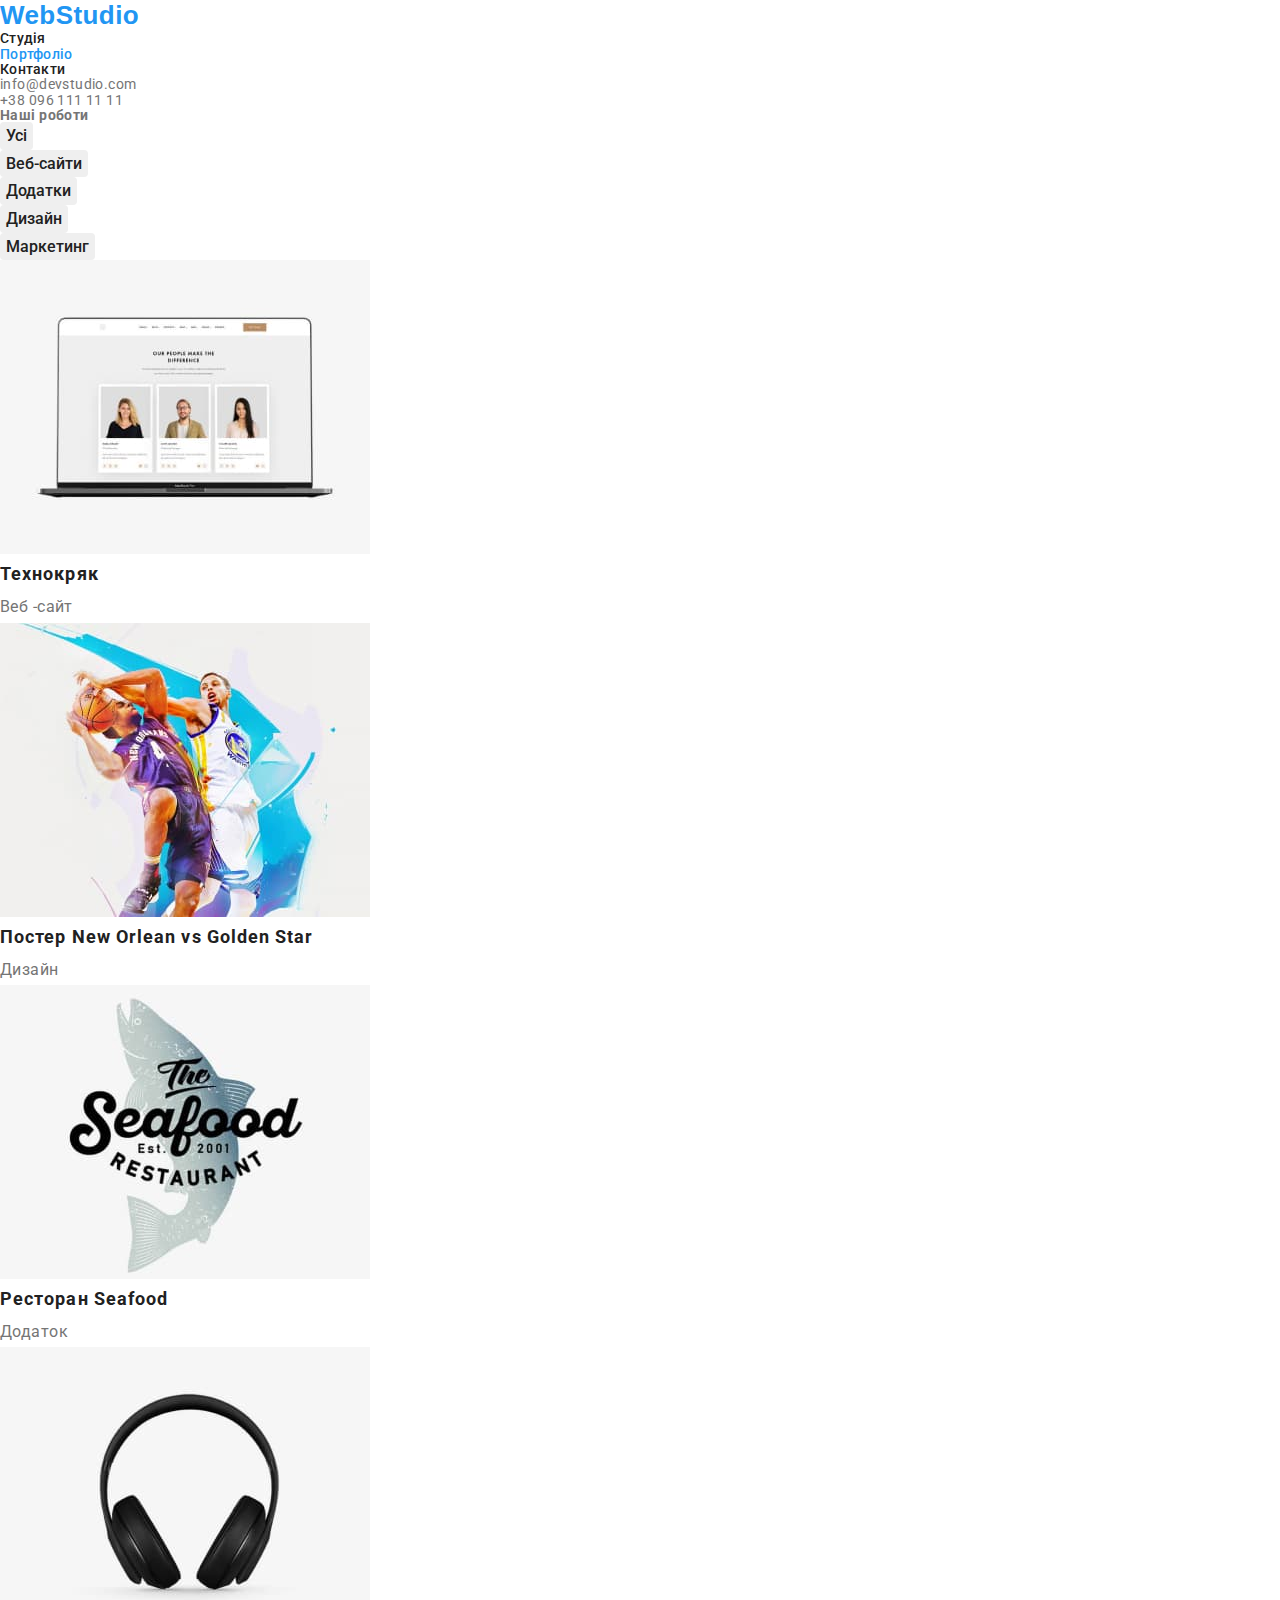
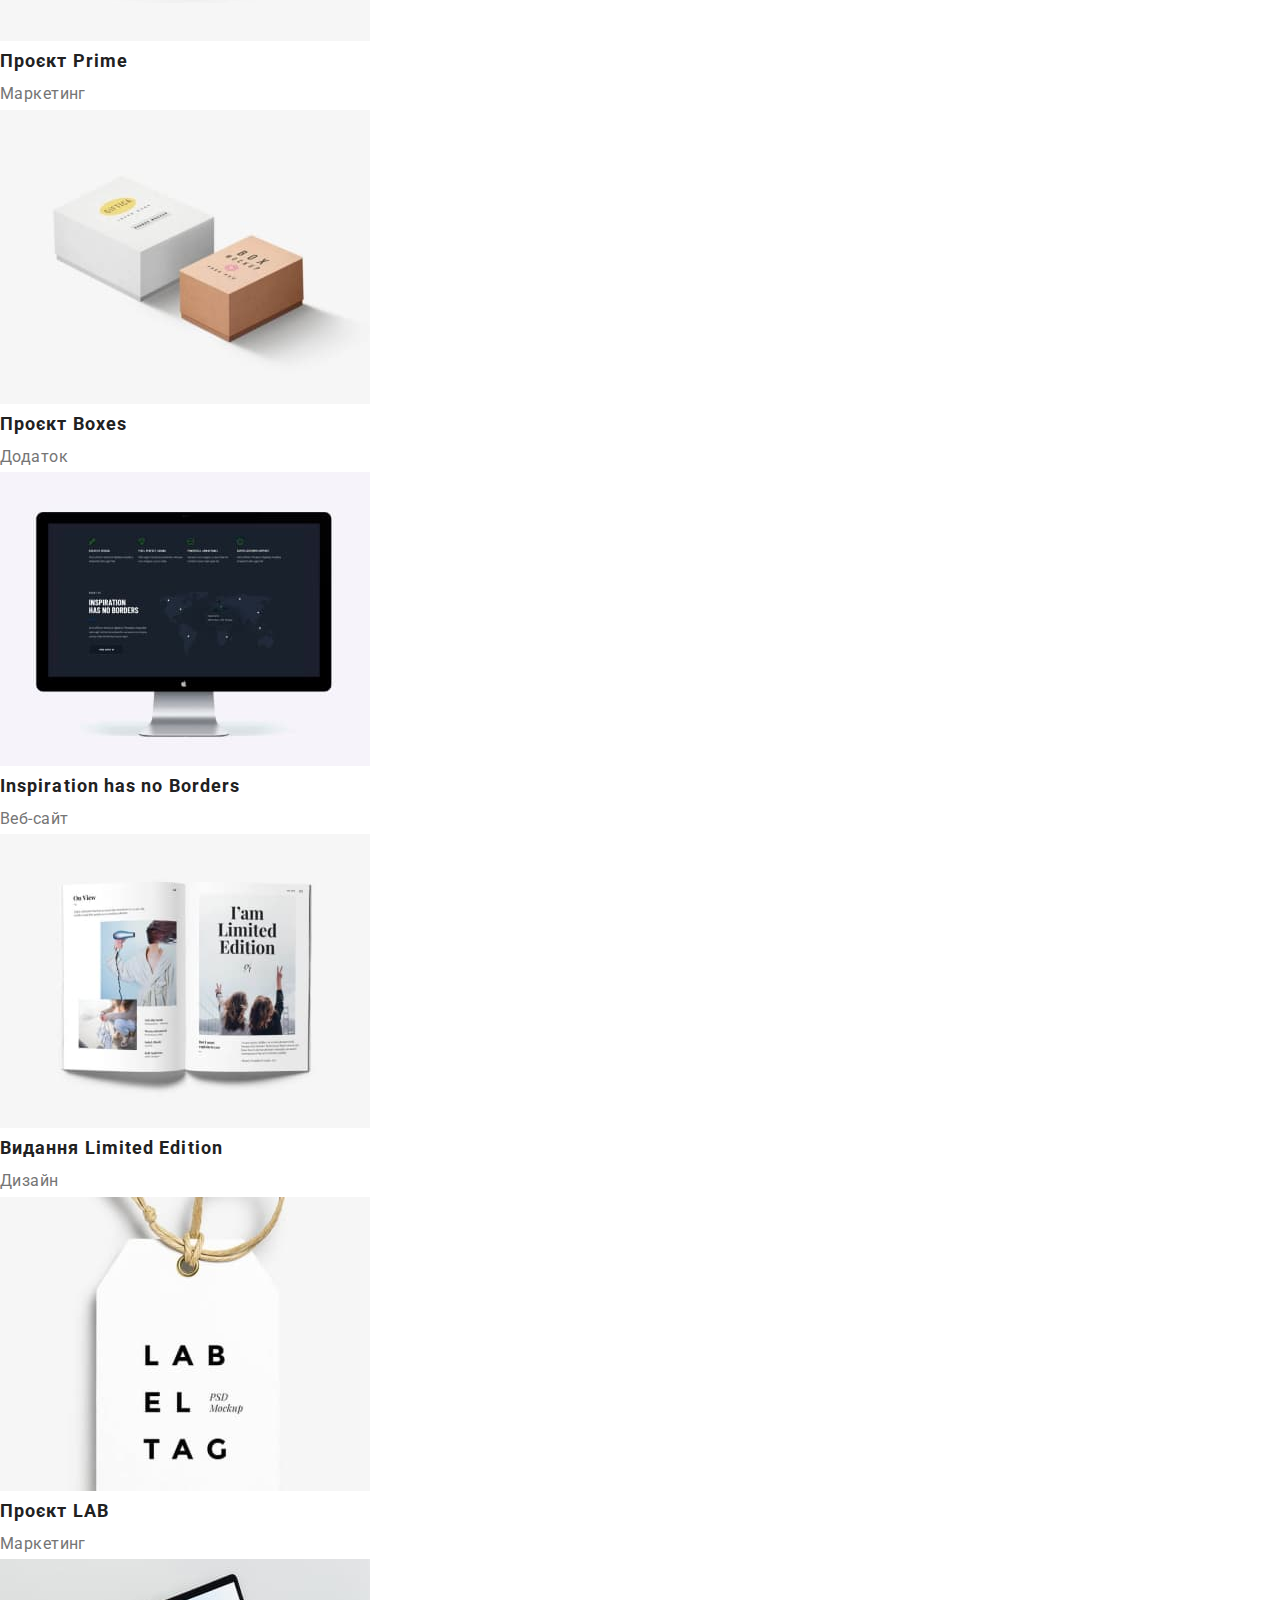
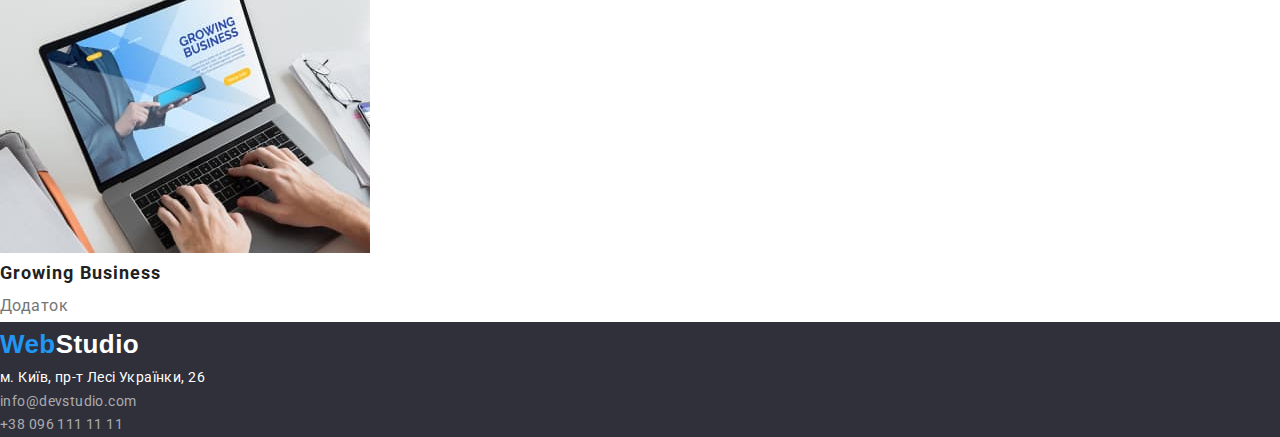
==== portfolio.html @ 82892162 "test" ====
<!DOCTYPE html>
<html lang="uk">
  <head>
    <meta charset="UTF-8" />
    <meta http-equiv="X-UA-Compatible" content="IE=edge" />
    <meta name="viewport" content="width=device-width, initial-scale=1.0" />
    <title>Portfolio</title>
    <link
      href="https://fonts.googleapis.com/css2?family=Raleway:wght@700&family=Roboto:wght@400;500;700;900&display=swap"
      rel="stylesheet"
    />
    <link rel="stylesheet" href="css/reset.css" />
    <link rel="stylesheet" href="css/general.css" />
    <link rel="stylesheet" href="css/style.css" />
  </head>
  <body>
    <header class="header">
      <a class="header-logo" href="./index.html">
        <span class="logo">Web</span>Studio
      </a>

      <nav class="nav">
        <ul class="nav-item">
          <li class="nav-items">
            <a class="nav-link" href="./index.html">Студія</a>
          </li>
          <li class="nav-items">
            <a class="nav-link current" href="./portfolio.html">Портфоліо</a>
          </li>
          <li class="nav-items">
            <a class="nav-link" href="">Контакти</a>
          </li>
        </ul>
      </nav>
      <ul class="contact">
        <li class="nav-items">
          <a class="nav-email" href="mailto:info@devstudio.com"
            >info@devstudio.com</a
          >
        </li>
        <li class="nav-items">
          <a class="nav-tel" href="tel:+380961111111">+38 096 111 11 11</a>
        </li>
      </ul>
    </header>

    <main>
      <h1>Наші роботи</h1>
      <section class="portfolio">
        <ul class="portfolio-item">
          <li class="portfolio-items">
            <button class="btn" type="button">Усі</button>
          </li>

          <li class="portfolio-items">
            <button class="btn" type="button">Веб-сайти</button>
          </li>

          <li class="portfolio-items">
            <button class="btn" type="button">Додатки</button>
          </li>

          <li class="portfolio-items">
            <button class="btn" type="button">Дизайн</button>
          </li>

          <li class="portfolio-items">
            <button class="btn" type="button">Маркетинг</button>
          </li>
        </ul>

        <ul class="work-item">
          <li class="work-items">
            <a class="work-link" href="">
              <img
                class="work-img"
                src="./images/technokrayk.jpg"
                alt="зображення співробітників фірми технокряку"
                width="370"
                height="294"
              />
              <h2 class="work-title">Технокряк</h2>
              <p class="work-text">Веб -сайт</p>
            </a>
          </li>

          <li class="work-items">
            <a class="work-link" href="">
              <img
                class="work-img"
                src="./images/poster.jpg"
                alt="зображення гравців баскетбольної команди"
                width="370"
                height="294"
              />
              <h2 class="work-title">Постер New Orlean vs Golden Star</h2>
              <p class="work-text">Дизайн</p>
            </a>
          </li>

          <li class="work-items">
            <a class="work-link" href="">
              <img
                class="work-img"
                src="./images/restron.jpg"
                alt="зображення логотипу ресторану Seafood"
                width="370"
                height="294"
              />
              <h2 class="work-title">Ресторан Seafood</h2>
              <p class="work-text">Додаток</p>
            </a>
          </li>

          <li class="work-items">
            <a class="work-link" href="">
              <img
                class="work-img"
                src="./images/headphones.jpg"
                alt="зображення навушника"
                width="370"
                height="294"
              />
              <h2 class="work-title">Проєкт Prime</h2>
              <p class="work-text">Маркетинг</p>
            </a>
          </li>

          <li class="work-items">
            <a class="work-link" href="">
              <img
                class="work-img"
                src="./images/boxes.jpg"
                alt="схематичне зображення проєкту Boxes"
                width="370"
                height="294"
              />
              <h2 class="work-title">Проєкт Boxes</h2>
              <p class="work-text">Додаток</p>
            </a>
          </li>

          <li class="work-items">
            <a class="work-link" href="">
              <img
                class="work-img"
                src="./images/notebook.jpg"
                alt="зображення веб-сайту Inspiration has no Borders на моніторі"
                width="370"
                height="294"
              />
              <h2 class="work-title">Inspiration has no Borders</h2>
              <p class="work-text">Веб-сайт</p>
            </a>
          </li>

          <li class="work-items">
            <a class="work-link" href="">
              <img
                class="work-img"
                src="./images/book.jpg"
                alt="зображення видання Limited Edition"
                width="370"
                height="294"
              />
              <h2 class="work-title">Видання Limited Edition</h2>
              <p class="work-text">Дизайн</p>
            </a>
          </li>

          <li class="work-items">
            <a class="work-link" href="">
              <img
                class="work-img"
                src="./images/lab.jpg"
                alt="зображення на дощечкі надпису проекту Lab"
                width="370"
                height="294"
              />
              <h2 class="work-title">Проєкт LAB</h2>
              <p class="work-text">Маркетинг</p>
            </a>
          </li>

          <li class="work-items">
            <a class="work-link" href="">
              <img
                class="work-img"
                src="./images/notebook-business.jpg"
                alt="зображення додатку Growing Business на моніторі ноутбука"
                width="370"
                height="294"
              />
              <h2 class="work-title">Growing Business</h2>
              <p class="work-text">Додаток</p>
            </a>
          </li>
        </ul>
      </section>
    </main>
    <footer class="footer">
      <a class="footer-logo header-logo" href="./index.html">
        <span class="logo">Web</span>Studio</a
      >
      <address>
        <p class="footer-address">м. Київ, пр-т Лесі Українки, 26</p>
        <ul class="contact">
          <li class="footer-contact">
            <a class="footer-link" href="mailto:info@devstudio.com"
              >info@devstudio.com</a
            >
          </li>
          <li class="footer-contact">
            <a class="footer-link" href="tel:+380961111111"
              >+38 096 111 11 11</a
            >
          </li>
        </ul>
      </address>
    </footer>
  </body>
</html>
---- css/general.css ----
:root {

  --primary-text-color: #757575;
  --title-text-color: #212121;
  --accent-color: #2196F3;
  --white-color: #ffffff;
  --black-color: #000000;
  --background-semi-dark: #f5f4fa;
  --background-dark-color: #2f303a;
}

body {
  font-family: Roboto, sans-serif;
  font-size: 14px;
  letter-spacing: 0.03em;
  color: var(--primary-text-color);
  background-color: var(--white-color);
    /* line-height: 1.7; */
    /* font-style: normal; */
  /* font-weight: 400; */
}

.btn {
  font-family: inherit;
  font-weight: 500;
  font-size: 16px;
  line-height: 1.6;
  color: var(--title-text-color);
  border: none;
  border-radius: 4px;
  cursor: pointer;
}

.btn:hover,
.btn:focus {
  color: #ffffff;
  background-color: var(--accent-color);
}
---- css/style.css ----
.header {
  background-color: var(--white-color);
}

.header-logo {
  font-family: 'Releway', sans-serif;
  font-weight: 700;
  font-size: 26px;
  line-height: 1.2;
  color: var(--black-color);
}

.logo {
  color: var(--accent-color);
}

.nav-item {
  letter-spacing: 0.02em;
  font-weight: 500;
}

.nav-items .current {
  color: var(--accent-color);
}

.nav-link {
  line-height: 1.1;
  color: var(--title-text-color);
}

.nav-email,
.nav-tel {
  color: var(--primary-text-color);
  line-height: 1.1;
}

a:hover,
a:focus {
  color: var(--accent-color);
}

.title {
  font-weight: 900;
  font-size: 44px;
  line-height: 1.4;
  letter-spacing: 0.06em;
  color: var(--white-color);
  text-transform: uppercase;
}

.subtitle {
  color: var(--title-text-color);
  font-weight: 700;
}

.section-title {
  font-size: 36px;
  line-height: 1.2;
  text-align: center;
}

.solutions {
  background-color: var(--background-dark-color);
  text-align: center;
}

.solutions-btn {
  font-weight: 700;
  letter-spacing: 0.06em;
  line-height: 1.9;
  background-color: var(--accent-color);
  color: var(--white-color);
}

.characteristic-subtitle {
  line-height: 1.1;
  text-transform: uppercase;
}
.characteristic-text {
  line-height: 1.7;
}

.team {
  background-color: var(--background-semi-dark);
}

.team-subtitle {
  font-weight: 500;
  font-size: 16px;
  line-height: 1.2;
}

.team-text {
  font-size: 16px;
  line-height: 1.2;
}

.footer {
  background-color: var(--background-dark-color);
}

address {
  font-style: normal;
}

.footer-logo,
.footer-address {
  color: var(--white-color);
  line-height: 1.7;
}

.footer-link {
  color: rgba(255, 255, 255, 0.6);
  line-height: 1.7;
}

/* стили для страницы портфолио */
.work-text {
  font-size: 16px;
  line-height: 1.9;
  color: var(--primary-text-color);
}

.work-title {
  font-weight: 700;
  font-size: 18px;
  line-height: 2;
  letter-spacing: 0.06em;
  color: var(--title-text-color);
}
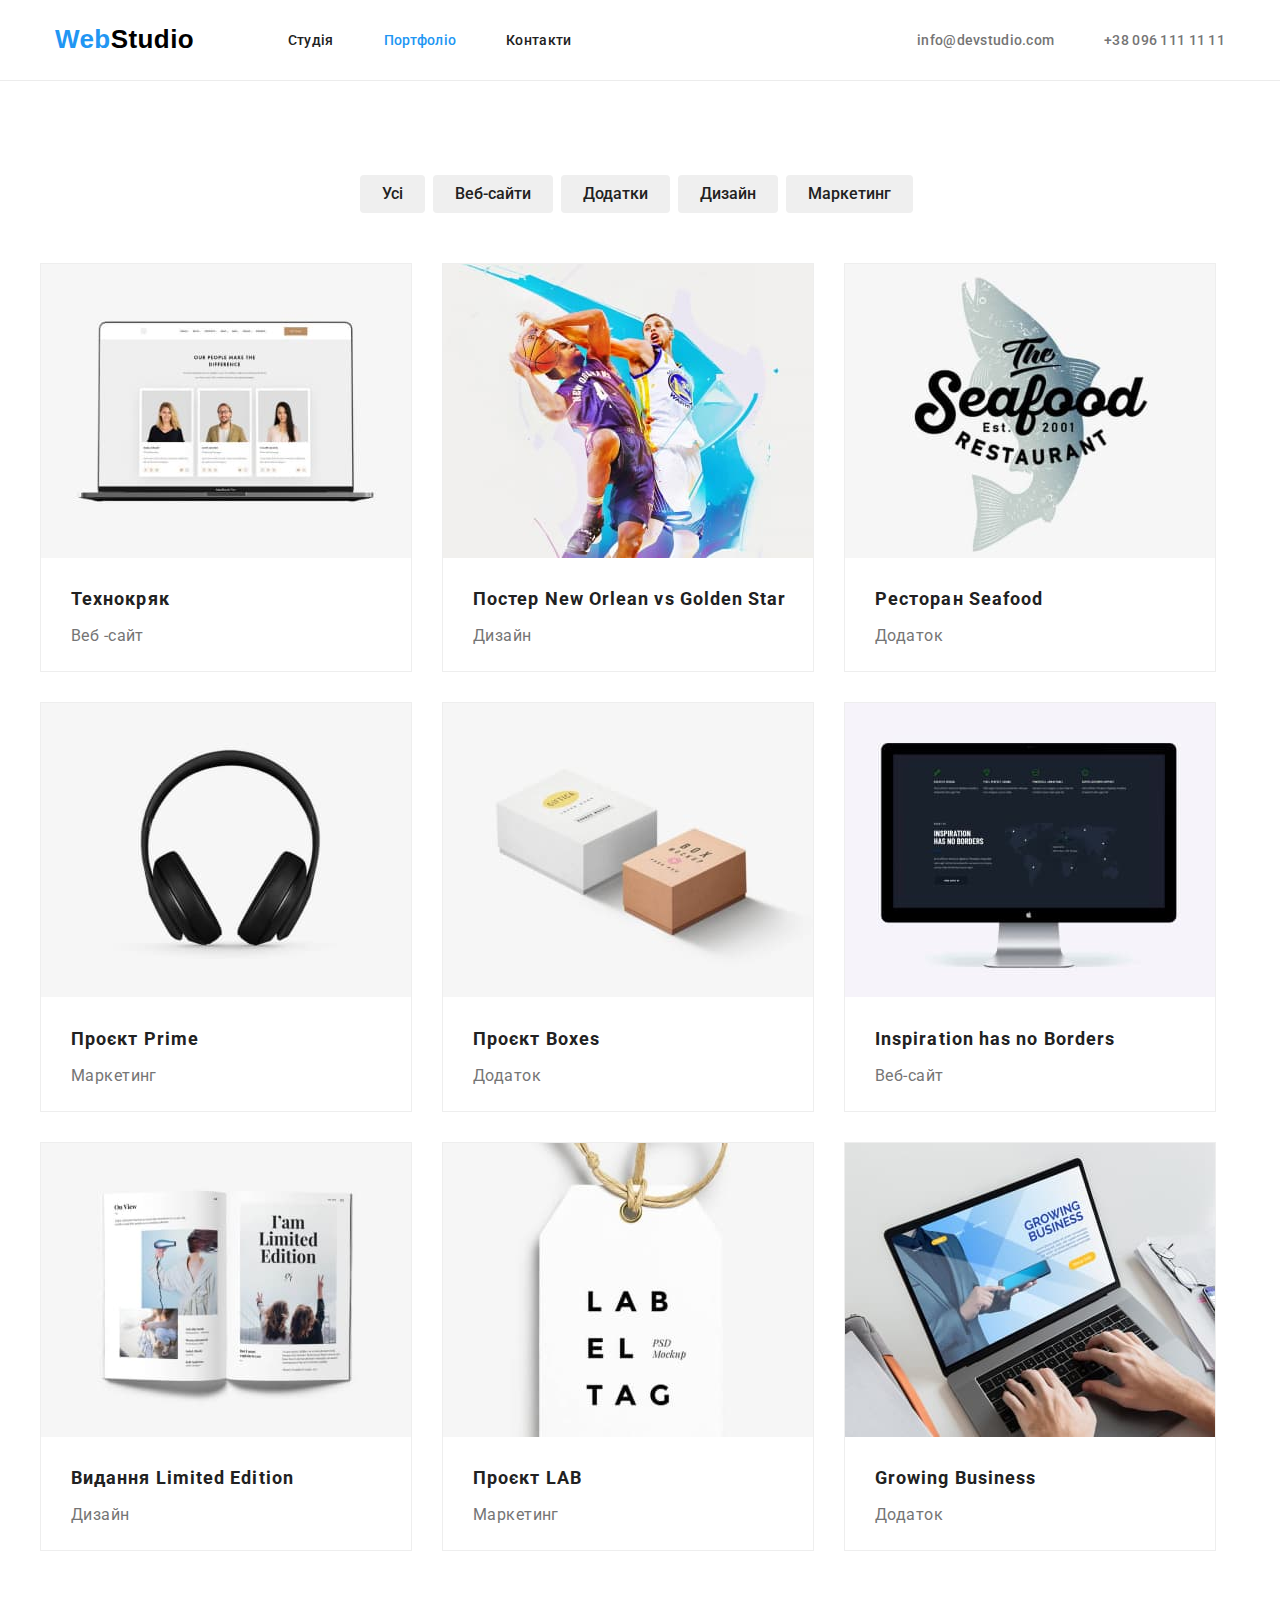
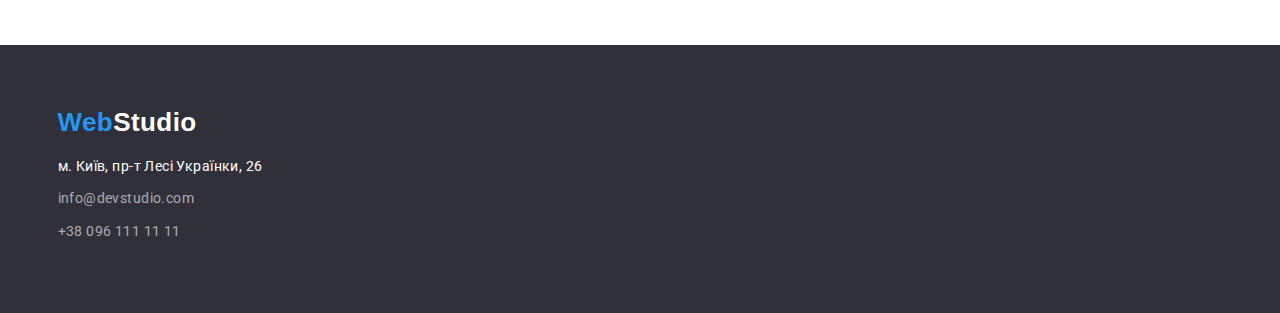
==== commit 3ff224e1: "Применены стили" ====
--- a/portfolio.html
+++ b/portfolio.html
@@ -9,68 +9,78 @@
       href="https://fonts.googleapis.com/css2?family=Raleway:wght@700&family=Roboto:wght@400;500;700;900&display=swap"
       rel="stylesheet"
     />
-    <link rel="stylesheet" href="css/reset.css" />
+
+    <link rel="stylesheet" href="https://cdnjs.cloudflare.com/ajax/libs/modern-normalize/1.1.0/modern-normalize.min.css">
+    <!--<link rel="stylesheet" href="css/reset.css" />-->
     <link rel="stylesheet" href="css/general.css" />
     <link rel="stylesheet" href="css/style.css" />
   </head>
   <body>
-    <header class="header">
-      <a class="header-logo" href="./index.html">
-        <span class="logo">Web</span>Studio
-      </a>
-
-      <nav class="nav">
-        <ul class="nav-item">
+    <header class="header header-underline">
+        <div class="container">
+          <div class="nav-header">
+        <a class="header-logo portfolio-logo" href="./index.html">
+          <span class="logo">Web</span>Studio
+        </a>
+
+        <nav class="nav">
+          <ul class="nav-item portfolio-nav">
+            <li class="nav-items">
+              <a class="nav-link" href="./index.html">Студія</a>
+            </li>
+            <li class="nav-items">
+              <a class="nav-link current" href="">Портфоліо</a>
+            </li>
+            <li class="nav-items">
+              <a class="nav-link" href="">Контакти</a>
+            </li>
+          </ul>
+        </nav>
+
+        <ul class="nav-item contact portfolio-contact">
           <li class="nav-items">
-            <a class="nav-link" href="./index.html">Студія</a>
+            <a class="nav-email" href="mailto:info@devstudio.com"
+              >info@devstudio.com</a >
           </li>
           <li class="nav-items">
-            <a class="nav-link current" href="./portfolio.html">Портфоліо</a>
-          </li>
-          <li class="nav-items">
-            <a class="nav-link" href="">Контакти</a>
+            <a class="nav-tel" href="tel:+380961111111">+38 096 111 11 11</a>
           </li>
         </ul>
-      </nav>
-      <ul class="contact">
-        <li class="nav-items">
-          <a class="nav-email" href="mailto:info@devstudio.com"
-            >info@devstudio.com</a
-          >
-        </li>
-        <li class="nav-items">
-          <a class="nav-tel" href="tel:+380961111111">+38 096 111 11 11</a>
-        </li>
-      </ul>
-    </header>
+        </div>
+        </div>
+      </header>
 
     <main>
-      <h1>Наші роботи</h1>
-      <section class="portfolio">
-        <ul class="portfolio-item">
-          <li class="portfolio-items">
-            <button class="btn" type="button">Усі</button>
-          </li>
-
-          <li class="portfolio-items">
-            <button class="btn" type="button">Веб-сайти</button>
-          </li>
-
-          <li class="portfolio-items">
-            <button class="btn" type="button">Додатки</button>
-          </li>
-
-          <li class="portfolio-items">
-            <button class="btn" type="button">Дизайн</button>
-          </li>
-
-          <li class="portfolio-items">
-            <button class="btn" type="button">Маркетинг</button>
-          </li>
-        </ul>
-
-        <ul class="work-item">
-          <li class="work-items">
+      <div class="container">
+        <h1 class="sr-only">Наші роботи</h1>
+     
+       <section class="portfolio">        
+         <ul class="portfolio-item portfolio-item">
+           <li class="portfolio-items">
+            <button class="btn portfolio-btn" type="button">Усі</button>
+           </li>
+
+           <li class="portfolio-items">
+            <button class="btn portfolio-btn" type="button">Веб-сайти</button>
+           </li>
+
+           <li class="portfolio-items">
+            <button class="btn portfolio-btn" type="button">Додатки</button>
+           </li>
+
+           <li class="portfolio-items">
+            <button class="btn portfolio-btn" type="button">Дизайн</button>
+           </li>
+
+           <li class="portfolio-items">
+            <button class="btn portfolio-btn" type="button">Маркетинг</button>
+           </li>
+         </ul>
+
+
+
+         <ul class=" portfolio-work">
+           <li class="portfolio-galary">
             <a class="work-link" href="">
               <img
                 class="work-img"
@@ -78,13 +88,14 @@
                 alt="зображення співробітників фірми технокряку"
                 width="370"
                 height="294"
-              />
-              <h2 class="work-title">Технокряк</h2>
-              <p class="work-text">Веб -сайт</p>
-            </a>
-          </li>
-
-          <li class="work-items">
+              />           
+              <h2 class="work-title descr">Технокряк</h2>
+              <p class="work-text descr">Веб -сайт</p>
+           
+            </a>
+           </li>
+
+           <li class=" portfolio-galary">
             <a class="work-link" href="">
               <img
                 class="work-img"
@@ -93,12 +104,12 @@
                 width="370"
                 height="294"
               />
-              <h2 class="work-title">Постер New Orlean vs Golden Star</h2>
-              <p class="work-text">Дизайн</p>
-            </a>
-          </li>
-
-          <li class="work-items">
+              <h2 class="work-title descr">Постер New Orlean vs Golden Star</h2>
+              <p class="work-text descr">Дизайн</p>
+            </a>
+           </li>
+
+           <li class="portfolio-galary">
             <a class="work-link" href="">
               <img
                 class="work-img"
@@ -107,12 +118,12 @@
                 width="370"
                 height="294"
               />
-              <h2 class="work-title">Ресторан Seafood</h2>
-              <p class="work-text">Додаток</p>
-            </a>
-          </li>
-
-          <li class="work-items">
+              <h2 class="work-title descr">Ресторан Seafood</h2>
+              <p class="work-text descr">Додаток</p>
+            </a>
+           </li>
+
+           <li class="portfolio-galary">
             <a class="work-link" href="">
               <img
                 class="work-img"
@@ -121,12 +132,12 @@
                 width="370"
                 height="294"
               />
-              <h2 class="work-title">Проєкт Prime</h2>
-              <p class="work-text">Маркетинг</p>
-            </a>
-          </li>
-
-          <li class="work-items">
+              <h2 class="work-title descr">Проєкт Prime</h2>
+              <p class="work-text descr">Маркетинг</p>
+            </a>
+           </li>
+
+           <li class="portfolio-galary">
             <a class="work-link" href="">
               <img
                 class="work-img"
@@ -135,12 +146,12 @@
                 width="370"
                 height="294"
               />
-              <h2 class="work-title">Проєкт Boxes</h2>
-              <p class="work-text">Додаток</p>
-            </a>
-          </li>
-
-          <li class="work-items">
+              <h2 class="work-title descr">Проєкт Boxes</h2>
+              <p class="work-text descr">Додаток</p>
+            </a>
+           </li>
+
+           <li class="portfolio-galary">
             <a class="work-link" href="">
               <img
                 class="work-img"
@@ -149,12 +160,12 @@
                 width="370"
                 height="294"
               />
-              <h2 class="work-title">Inspiration has no Borders</h2>
-              <p class="work-text">Веб-сайт</p>
-            </a>
-          </li>
-
-          <li class="work-items">
+              <h2 class="work-title descr">Inspiration has no Borders</h2>
+              <p class="work-text descr">Веб-сайт</p>
+            </a>
+           </li>
+
+           <li class="portfolio-galary">
             <a class="work-link" href="">
               <img
                 class="work-img"
@@ -163,12 +174,12 @@
                 width="370"
                 height="294"
               />
-              <h2 class="work-title">Видання Limited Edition</h2>
-              <p class="work-text">Дизайн</p>
-            </a>
-          </li>
-
-          <li class="work-items">
+              <h2 class="work-title descr">Видання Limited Edition</h2>
+              <p class="work-text descr">Дизайн</p>
+            </a>
+           </li>
+
+           <li class="portfolio-galary">
             <a class="work-link" href="">
               <img
                 class="work-img"
@@ -177,12 +188,12 @@
                 width="370"
                 height="294"
               />
-              <h2 class="work-title">Проєкт LAB</h2>
-              <p class="work-text">Маркетинг</p>
-            </a>
-          </li>
-
-          <li class="work-items">
+              <h2 class="work-title descr">Проєкт LAB</h2>
+              <p class="work-text descr">Маркетинг</p>
+            </a>
+           </li>
+
+           <li class="portfolio-galary">
             <a class="work-link" href="">
               <img
                 class="work-img"
@@ -191,32 +202,36 @@
                 width="370"
                 height="294"
               />
-              <h2 class="work-title">Growing Business</h2>
-              <p class="work-text">Додаток</p>
-            </a>
-          </li>
-        </ul>
-      </section>
+              <h2 class="work-title descr">Growing Business</h2>
+              <p class="work-text descr">Додаток</p>
+            </a>
+           </li>
+         </ul>
+       </section>
+      </div>
     </main>
-    <footer class="footer">
-      <a class="footer-logo header-logo" href="./index.html">
-        <span class="logo">Web</span>Studio</a
-      >
-      <address>
-        <p class="footer-address">м. Київ, пр-т Лесі Українки, 26</p>
-        <ul class="contact">
-          <li class="footer-contact">
-            <a class="footer-link" href="mailto:info@devstudio.com"
-              >info@devstudio.com</a
-            >
-          </li>
-          <li class="footer-contact">
-            <a class="footer-link" href="tel:+380961111111"
-              >+38 096 111 11 11</a
-            >
-          </li>
-        </ul>
-      </address>
+   <footer class="footer">
+      <div class="container">
+
+        <a class="footer-logo header-logo" href="./index.html">
+          <span class="logo">Web</span>Studio</a
+        >
+        <address>
+          <p class="footer-address">м. Київ, пр-т Лесі Українки, 26</p>
+          <ul class="contact">
+            <li class="footer-contact">
+              <a class="footer-link" href="mailto:info@devstudio.com"
+                >info@devstudio.com</a
+              >
+            </li>
+            <li class="footer-contact">
+              <a class="footer-link" href="tel:+380961111111"
+                >+38 096 111 11 11</a
+              >
+            </li>
+          </ul>
+        </address>
+      </div>
     </footer>
   </body>
 </html>
--- a/css/general.css
+++ b/css/general.css
@@ -6,6 +6,7 @@
   --white-color: #ffffff;
   --black-color: #000000;
   --background-semi-dark: #f5f4fa;
+  --background-midle-section:#f5f5f5;
   --background-dark-color: #2f303a;
 }
 
@@ -18,6 +19,31 @@
     /* line-height: 1.7; */
     /* font-style: normal; */
   /* font-weight: 400; */
+}
+
+h1,
+h2,
+h3,
+p {
+  margin: 0;
+}
+
+ul {
+  margin: 0;
+  padding-left: 0;
+  list-style: none;
+}
+
+
+
+a {
+  text-decoration: none;
+  list-style:none;
+}
+
+a:hover,
+a:focus {
+  color: var(--accent-color);
 }
 
 .btn {
--- a/css/style.css
+++ b/css/style.css
@@ -1,3 +1,9 @@
+.container {
+  max-width: 1230px;
+  width: 100%;
+  padding: 0 15px;
+  margin: 0 auto;
+}
 
 .header {
   background-color: var(--white-color);
@@ -7,6 +13,7 @@
   font-family: 'Releway', sans-serif;
   font-weight: 700;
   font-size: 26px;
+  padding: 24px 92px 2px 15px;
   line-height: 1.2;
   color: var(--black-color);
 }
@@ -15,9 +22,31 @@
   color: var(--accent-color);
 }
 
+.nav-header {
+  display: flex;
+  justify-content: space-between;
+  align-items: center;
+}
+
+.header-line {
+  border-bottom: 10px solid #D9D9D9;
+  margin-bottom: 13px;
+}
+
 .nav-item {
+  display: flex;
+  padding-top: 32px;
   letter-spacing: 0.02em;
   font-weight: 500;
+}
+
+.nav-items:not(:last-child) {
+  margin-right: 50px;
+}
+
+.nav-items:nth-child(3) {
+  margin-right: 345px;
+  color: red
 }
 
 .nav-items .current {
@@ -27,6 +56,10 @@
 .nav-link {
   line-height: 1.1;
   color: var(--title-text-color);
+}
+
+.contact {
+  margin-right: 15px;
 }
 
 .nav-email,
@@ -35,15 +68,12 @@
   line-height: 1.1;
 }
 
-a:hover,
-a:focus {
-  color: var(--accent-color);
-}
-
 .title {
   font-weight: 900;
   font-size: 44px;
   line-height: 1.4;
+  /* padding-top: 200px; */
+  margin-bottom: 30px;
   letter-spacing: 0.06em;
   color: var(--white-color);
   text-transform: uppercase;
@@ -57,51 +87,124 @@
 .section-title {
   font-size: 36px;
   line-height: 1.2;
+  margin-bottom: 50px;
   text-align: center;
 }
 
 .solutions {
+  padding-top: 200px;
+  padding-bottom: 200px;
+  margin-bottom: 94px;
   background-color: var(--background-dark-color);
   text-align: center;
+  /* min-height: 600px; */
 }
 
 .solutions-btn {
+  padding: 10px 32px;
+  text-align: center;
+  min-width: 216px;
   font-weight: 700;
   letter-spacing: 0.06em;
   line-height: 1.9;
   background-color: var(--accent-color);
   color: var(--white-color);
+  /* border-style: none; */
+}
+
+.characteristic,
+.work {
+  margin-bottom: 94px;
+}
+
+.characteristic {
+  padding-left: 25px;
 }
 
 .characteristic-subtitle {
+  font-size: 14px;
+  margin-bottom: 10px;
   line-height: 1.1;
   text-transform: uppercase;
 }
+
+.characteristic-item {
+  display: flex;
+  margin-bottom: 94px;
+}
+
+.characteristic-items {
+  max-width: 270px;
+  margin-right: 30px;
+}
+
 .characteristic-text {
   line-height: 1.7;
 }
 
+.work-item {
+  display: flex;
+  justify-content: space-around;
+}
+
 .team {
+  padding-top: 94px;
   background-color: var(--background-semi-dark);
+  padding-bottom: 94px;
+}
+
+.team-item {
+  display: flex;
+  justify-content: space-around;
+}
+
+.team-items {
+  box-shadow: 0px 1px 3px rgb(0 0 0 / 12%),
+    0px 1px 1px rgb(0 0 0 / 14%),
+    0px 2px 1px rgb(0 0 0 / 20%);
+}
+
+.team-img {
+  margin-bottom: 30px;
 }
 
 .team-subtitle {
   font-weight: 500;
   font-size: 16px;
   line-height: 1.2;
+  margin-bottom: 10px;
+  text-align: center;
 }
 
 .team-text {
   font-size: 16px;
   line-height: 1.2;
+  margin-bottom: 30px;
+  text-align: center;
 }
 
 .footer {
+  padding-left: 35px;
+  padding-top: 55px;
+  padding-bottom: 60px;
   background-color: var(--background-dark-color);
 }
 
 address {
   font-style: normal;
+}
+
+.footer-logo {
+  padding: 0;
+}
+
+.footer-address {
+  padding-bottom: 9px;
+  padding-top: 10px
+}
+
+.footer-contact {
+  padding-bottom: 9px;
 }
 
 .footer-logo,
@@ -116,16 +219,83 @@
 }
 
 /* стили для страницы портфолио */
-.work-text {
-  font-size: 16px;
-  line-height: 1.9;
-  color: var(--primary-text-color);
+.portfolio-logo {
+  padding: 24px 93px 25px 15px;
+}
+
+.portfolio-nav,
+.portfolio-contact {
+  padding-bottom: 32px;
+}
+
+.header-underline {
+  border-bottom: 1px solid #ECECEC;
+  ;
+}
+
+.sr-only {
+  position: absolute;
+  left: -10000px;
+  top: auto;
+  width: 1px;
+  height: 1px;
+  overflow: hidden;
+}
+
+.portfolio {
+  padding-top: 94px;
+  margin-bottom: 64px;
+}
+
+.portfolio-btn {
+  padding: 6px 22px;
+}
+
+.portfolio-work {
+  display: flex;
+  flex-wrap: wrap;
+}
+
+.portfolio-galary {
+  margin-right: 30px;
+  margin-bottom: 30px;
+  border: 1px solid #EEEEEE;
+}
+
+.portfolio-galary:nth-child(3n) {
+  margin-right: 0;
+}
+
+.portfolio-item {
+  display: flex;
+  justify-content: center;
+  margin-bottom: 50px;
+}
+
+.portfolio-items {
+  margin-right: 8px;
+}
+
+.descr {
+  padding-left: 30px;
+}
+
+.work-img {
+  margin-bottom: 20px;
 }
 
 .work-title {
+  margin-bottom: 4px;
   font-weight: 700;
   font-size: 18px;
   line-height: 2;
   letter-spacing: 0.06em;
   color: var(--title-text-color);
+}
+
+.work-text {
+  font-size: 16px;
+  line-height: 1.9;
+  color: var(--primary-text-color);
+  margin-bottom: 20px;
 }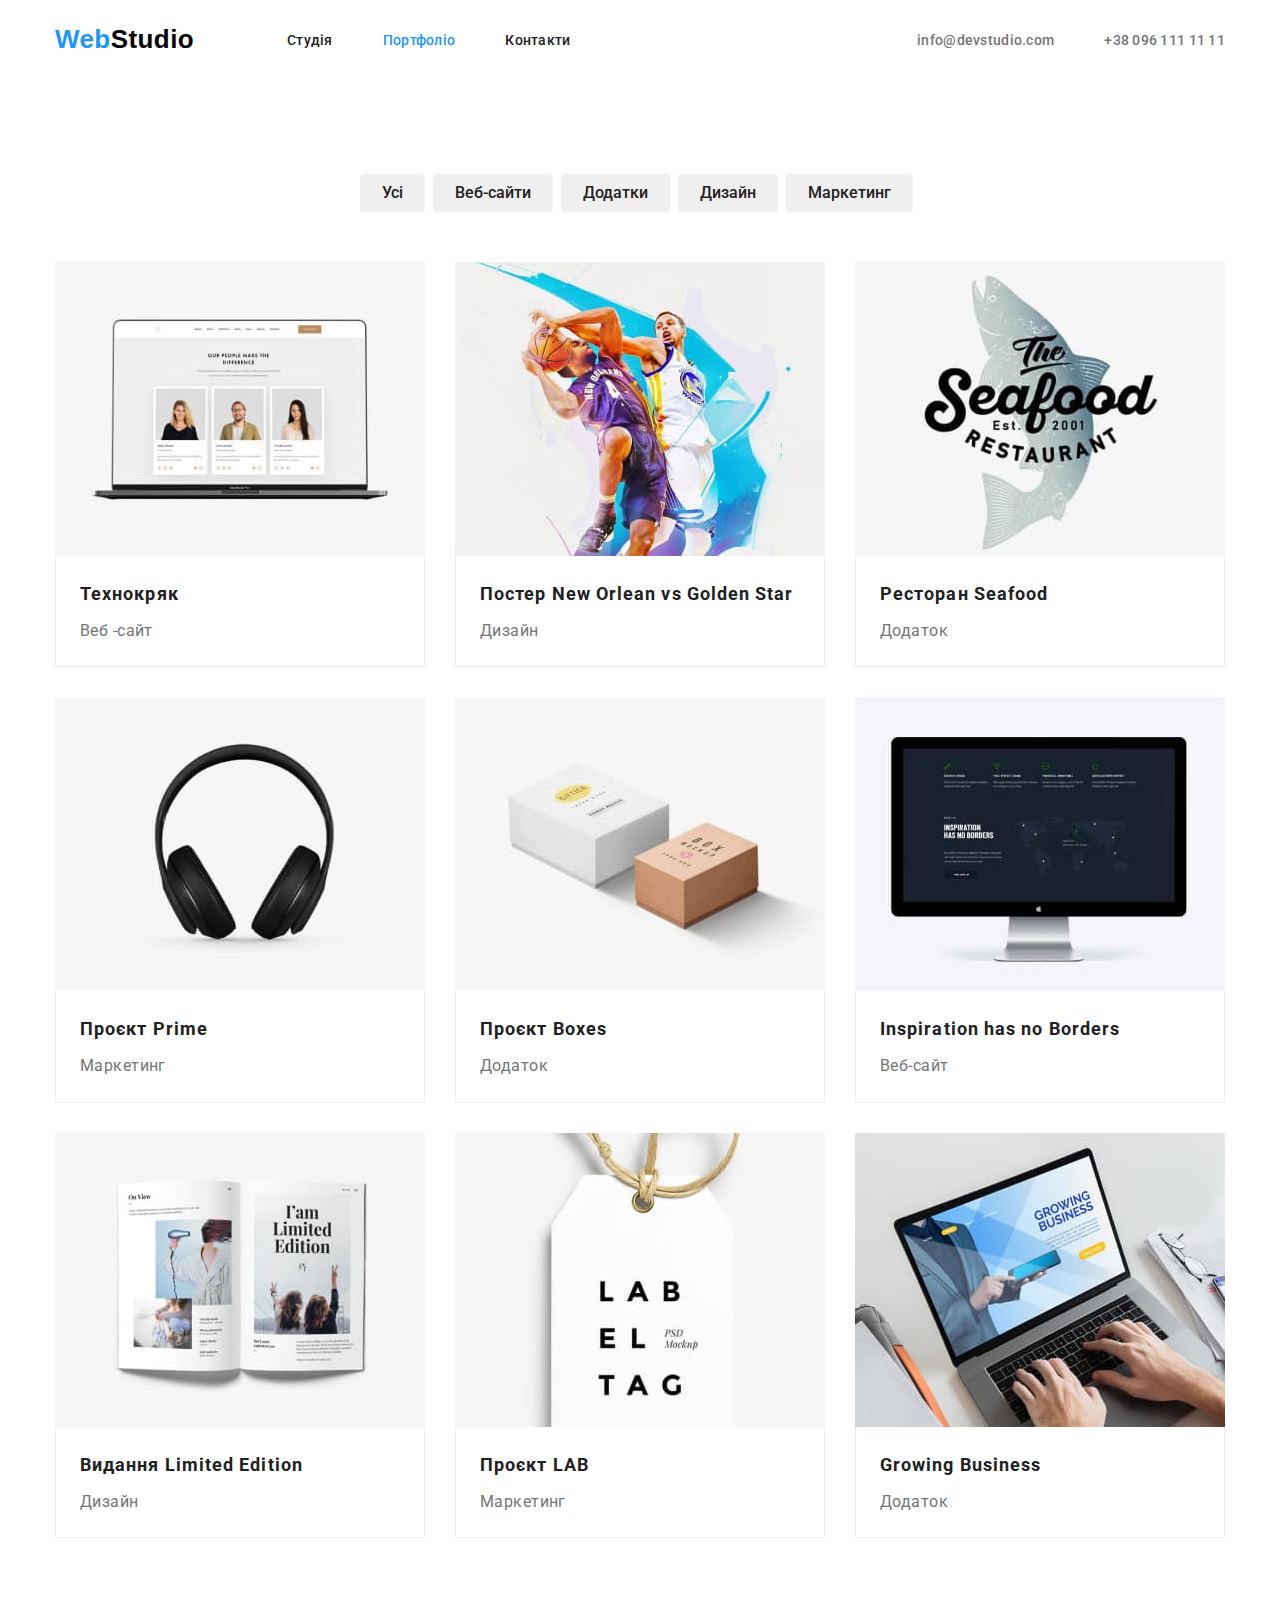
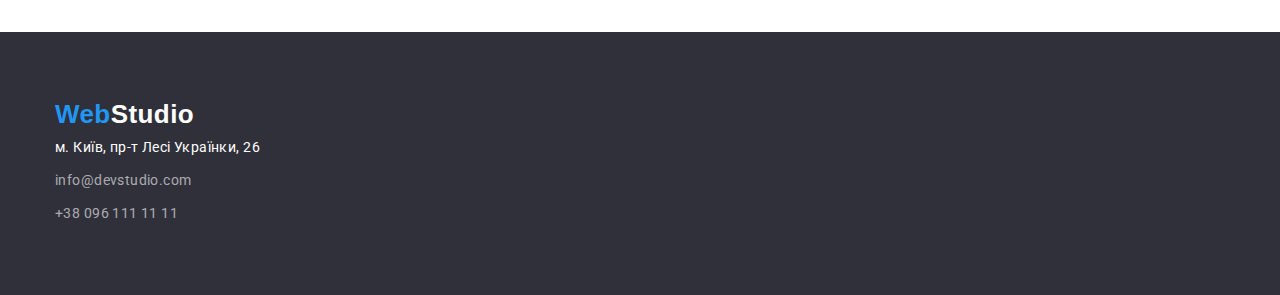
==== commit 15261154: "Корректировка header, page Portfolio" ====
--- a/portfolio.html
+++ b/portfolio.html
@@ -10,209 +10,231 @@
       rel="stylesheet"
     />
 
-    <link rel="stylesheet" href="https://cdnjs.cloudflare.com/ajax/libs/modern-normalize/1.1.0/modern-normalize.min.css">
+    <link
+      rel="stylesheet"
+      href="https://cdnjs.cloudflare.com/ajax/libs/modern-normalize/1.1.0/modern-normalize.min.css"
+    />
     <!--<link rel="stylesheet" href="css/reset.css" />-->
     <link rel="stylesheet" href="css/general.css" />
     <link rel="stylesheet" href="css/style.css" />
   </head>
   <body>
-    <header class="header header-underline">
-        <div class="container">
-          <div class="nav-header">
-        <a class="header-logo portfolio-logo" href="./index.html">
-          <span class="logo">Web</span>Studio
-        </a>
-
-        <nav class="nav">
-          <ul class="nav-item portfolio-nav">
+    <header class="header">
+      <div class="container">
+        <div class="nav-header header-line">
+          <nav class="nav">
+            <a class="header-logo" href="./index.html">
+              <span class="logo">Web</span>Studio
+            </a>
+            <ul class="nav-item">
+              <li class="nav-items">
+                <a class="nav-link" href="./index.html">Студія</a>
+              </li>
+              <li class="nav-items">
+                <a class="nav-link current" href="./portfolio.html"
+                  >Портфоліо</a
+                >
+              </li>
+              <li class="nav-items">
+                <a class="nav-link" href="">Контакти</a>
+              </li>
+            </ul>
+          </nav>
+
+          <ul class="nav-item contact">
             <li class="nav-items">
-              <a class="nav-link" href="./index.html">Студія</a>
+              <a class="nav-email" href="mailto:info@devstudio.com"
+                >info@devstudio.com</a
+              >
             </li>
             <li class="nav-items">
-              <a class="nav-link current" href="">Портфоліо</a>
-            </li>
-            <li class="nav-items">
-              <a class="nav-link" href="">Контакти</a>
-            </li>
-          </ul>
-        </nav>
-
-        <ul class="nav-item contact portfolio-contact">
-          <li class="nav-items">
-            <a class="nav-email" href="mailto:info@devstudio.com"
-              >info@devstudio.com</a >
-          </li>
-          <li class="nav-items">
-            <a class="nav-tel" href="tel:+380961111111">+38 096 111 11 11</a>
-          </li>
-        </ul>
+              <a class="nav-tel" href="tel:+380961111111">+38 096 111 11 11</a>
+            </li>
+          </ul>
         </div>
-        </div>
-      </header>
+      </div>
+    </header>
 
     <main>
       <div class="container">
         <h1 class="sr-only">Наші роботи</h1>
-     
-       <section class="portfolio">        
-         <ul class="portfolio-item portfolio-item">
-           <li class="portfolio-items">
-            <button class="btn portfolio-btn" type="button">Усі</button>
-           </li>
-
-           <li class="portfolio-items">
-            <button class="btn portfolio-btn" type="button">Веб-сайти</button>
-           </li>
-
-           <li class="portfolio-items">
-            <button class="btn portfolio-btn" type="button">Додатки</button>
-           </li>
-
-           <li class="portfolio-items">
-            <button class="btn portfolio-btn" type="button">Дизайн</button>
-           </li>
-
-           <li class="portfolio-items">
-            <button class="btn portfolio-btn" type="button">Маркетинг</button>
-           </li>
-         </ul>
-
-
-
-         <ul class=" portfolio-work">
-           <li class="portfolio-galary">
-            <a class="work-link" href="">
-              <img
-                class="work-img"
-                src="./images/technokrayk.jpg"
-                alt="зображення співробітників фірми технокряку"
-                width="370"
-                height="294"
-              />           
-              <h2 class="work-title descr">Технокряк</h2>
-              <p class="work-text descr">Веб -сайт</p>
-           
-            </a>
-           </li>
-
-           <li class=" portfolio-galary">
-            <a class="work-link" href="">
-              <img
-                class="work-img"
-                src="./images/poster.jpg"
-                alt="зображення гравців баскетбольної команди"
-                width="370"
-                height="294"
-              />
-              <h2 class="work-title descr">Постер New Orlean vs Golden Star</h2>
-              <p class="work-text descr">Дизайн</p>
-            </a>
-           </li>
-
-           <li class="portfolio-galary">
-            <a class="work-link" href="">
-              <img
-                class="work-img"
-                src="./images/restron.jpg"
-                alt="зображення логотипу ресторану Seafood"
-                width="370"
-                height="294"
-              />
-              <h2 class="work-title descr">Ресторан Seafood</h2>
-              <p class="work-text descr">Додаток</p>
-            </a>
-           </li>
-
-           <li class="portfolio-galary">
-            <a class="work-link" href="">
-              <img
-                class="work-img"
-                src="./images/headphones.jpg"
-                alt="зображення навушника"
-                width="370"
-                height="294"
-              />
-              <h2 class="work-title descr">Проєкт Prime</h2>
-              <p class="work-text descr">Маркетинг</p>
-            </a>
-           </li>
-
-           <li class="portfolio-galary">
-            <a class="work-link" href="">
-              <img
-                class="work-img"
-                src="./images/boxes.jpg"
-                alt="схематичне зображення проєкту Boxes"
-                width="370"
-                height="294"
-              />
-              <h2 class="work-title descr">Проєкт Boxes</h2>
-              <p class="work-text descr">Додаток</p>
-            </a>
-           </li>
-
-           <li class="portfolio-galary">
-            <a class="work-link" href="">
-              <img
-                class="work-img"
-                src="./images/notebook.jpg"
-                alt="зображення веб-сайту Inspiration has no Borders на моніторі"
-                width="370"
-                height="294"
-              />
-              <h2 class="work-title descr">Inspiration has no Borders</h2>
-              <p class="work-text descr">Веб-сайт</p>
-            </a>
-           </li>
-
-           <li class="portfolio-galary">
-            <a class="work-link" href="">
-              <img
-                class="work-img"
-                src="./images/book.jpg"
-                alt="зображення видання Limited Edition"
-                width="370"
-                height="294"
-              />
-              <h2 class="work-title descr">Видання Limited Edition</h2>
-              <p class="work-text descr">Дизайн</p>
-            </a>
-           </li>
-
-           <li class="portfolio-galary">
-            <a class="work-link" href="">
-              <img
-                class="work-img"
-                src="./images/lab.jpg"
-                alt="зображення на дощечкі надпису проекту Lab"
-                width="370"
-                height="294"
-              />
-              <h2 class="work-title descr">Проєкт LAB</h2>
-              <p class="work-text descr">Маркетинг</p>
-            </a>
-           </li>
-
-           <li class="portfolio-galary">
-            <a class="work-link" href="">
-              <img
-                class="work-img"
-                src="./images/notebook-business.jpg"
-                alt="зображення додатку Growing Business на моніторі ноутбука"
-                width="370"
-                height="294"
-              />
-              <h2 class="work-title descr">Growing Business</h2>
-              <p class="work-text descr">Додаток</p>
-            </a>
-           </li>
-         </ul>
-       </section>
+
+        <section class="portfolio">
+          <ul class="portfolio-item portfolio-item">
+            <li class="portfolio-items">
+              <button class="btn portfolio-btn" type="button">Усі</button>
+            </li>
+
+            <li class="portfolio-items">
+              <button class="btn portfolio-btn" type="button">Веб-сайти</button>
+            </li>
+
+            <li class="portfolio-items">
+              <button class="btn portfolio-btn" type="button">Додатки</button>
+            </li>
+
+            <li class="portfolio-items">
+              <button class="btn portfolio-btn" type="button">Дизайн</button>
+            </li>
+
+            <li class="portfolio-items">
+              <button class="btn portfolio-btn" type="button">Маркетинг</button>
+            </li>
+          </ul>
+
+          <ul class="portfolio-work">
+            <li class="portfolio-galary">
+              <a class="work-link" href="">
+                <img
+                  class="work-img"
+                  src="./images/technokrayk.jpg"
+                  alt="зображення співробітників фірми технокряку"
+                  width="370"
+                  height="294"
+                />
+                <div class="portfolio-info">
+                  <h2 class="work-title descr">Технокряк</h2>
+                  <p class="work-text descr">Веб -сайт</p>
+                </div>
+              </a>
+            </li>
+
+            <li class="portfolio-galary">
+              <a class="work-link" href="">
+                <img
+                  class="work-img"
+                  src="./images/poster.jpg"
+                  alt="зображення гравців баскетбольної команди"
+                  width="370"
+                  height="294"
+                />
+                <div class="portfolio-info">
+                  <h2 class="work-title descr">
+                    Постер New Orlean vs Golden Star
+                  </h2>
+                  <p class="work-text descr">Дизайн</p>
+                </div>
+              </a>
+            </li>
+
+            <li class="portfolio-galary">
+              <a class="work-link" href="">
+                <img
+                  class="work-img"
+                  src="./images/restron.jpg"
+                  alt="зображення логотипу ресторану Seafood"
+                  width="370"
+                  height="294"
+                />
+                <div class="portfolio-info">
+                  <h2 class="work-title descr">Ресторан Seafood</h2>
+                  <p class="work-text descr">Додаток</p>
+                </div>
+              </a>
+            </li>
+
+            <li class="portfolio-galary">
+              <a class="work-link" href="">
+                <img
+                  class="work-img"
+                  src="./images/headphones.jpg"
+                  alt="зображення навушника"
+                  width="370"
+                  height="294"
+                />
+                <div class="portfolio-info">
+                  <h2 class="work-title descr">Проєкт Prime</h2>
+                  <p class="work-text descr">Маркетинг</p>
+                </div>
+              </a>
+            </li>
+
+            <li class="portfolio-galary">
+              <a class="work-link" href="">
+                <img
+                  class="work-img"
+                  src="./images/boxes.jpg"
+                  alt="схематичне зображення проєкту Boxes"
+                  width="370"
+                  height="294"
+                />
+                <div class="portfolio-info">
+                  <h2 class="work-title descr">Проєкт Boxes</h2>
+                  <p class="work-text descr">Додаток</p>
+                </div>
+              </a>
+            </li>
+
+            <li class="portfolio-galary">
+              <a class="work-link" href="">
+                <img
+                  class="work-img"
+                  src="./images/notebook.jpg"
+                  alt="зображення веб-сайту Inspiration has no Borders на моніторі"
+                  width="370"
+                  heigh
+                  t="294"
+                />
+                <div class="portfolio-info">
+                  <h2 class="work-title descr">Inspiration has no Borders</h2>
+                  <p class="work-text descr">Веб-сайт</p>
+                </div>
+              </a>
+            </li>
+
+            <li class="portfolio-galary">
+              <a class="work-link" href="">
+                <img
+                  class="work-img"
+                  src="./images/book.jpg"
+                  alt="зображення видання Limited Edition"
+                  width="370"
+                  height="294"
+                />
+                <div class="portfolio-info">
+                  <h2 class="work-title descr">Видання Limited Edition</h2>
+                  <p class="work-text descr">Дизайн</p>
+                </div>
+              </a>
+            </li>
+
+            <li class="portfolio-galary">
+              <a class="work-link" href="">
+                <img
+                  class="work-img"
+                  src="./images/lab.jpg"
+                  alt="зображення на дощечкі надпису проекту Lab"
+                  width="370"
+                  height="294"
+                />
+                <div class="portfolio-info">
+                  <h2 class="work-title descr">Проєкт LAB</h2>
+                  <p class="work-text descr">Маркетинг</p>
+                </div>
+              </a>
+            </li>
+
+            <li class="portfolio-galary">
+              <a class="work-link" href="">
+                <img
+                  class="work-img"
+                  src="./images/notebook-business.jpg"
+                  alt="зображення додатку Growing Business на моніторі ноутбука"
+                  width="370"
+                  height="294"
+                />
+                <div class="portfolio-info">
+                  <h2 class="work-title descr">Growing Business</h2>
+                  <p class="work-text descr">Додаток</p>
+                </div>
+              </a>
+            </li>
+          </ul>
+        </section>
       </div>
     </main>
-   <footer class="footer">
+    <footer class="footer">
       <div class="container">
-
         <a class="footer-logo header-logo" href="./index.html">
           <span class="logo">Web</span>Studio</a
         >
--- a/css/style.css
+++ b/css/style.css
@@ -1,5 +1,5 @@
 .container {
-  max-width: 1230px;
+  max-width: 1200px;
   width: 100%;
   padding: 0 15px;
   margin: 0 auto;
@@ -13,7 +13,8 @@
   font-family: 'Releway', sans-serif;
   font-weight: 700;
   font-size: 26px;
-  padding: 24px 92px 2px 15px;
+  padding: 24px 0 25px 0;
+  margin-right: 93px;
   line-height: 1.2;
   color: var(--black-color);
 }
@@ -28,14 +29,20 @@
   align-items: center;
 }
 
+.nav {
+  display: flex;
+  justify-content: space-between;
+  align-items: center;
+}
+
 .header-line {
-  border-bottom: 10px solid #D9D9D9;
-  margin-bottom: 13px;
+  /* border-bottom: 10px solid #D9D9D9;
+  margin-bottom: 13px; */
 }
 
 .nav-item {
   display: flex;
-  padding-top: 32px;
+  /* padding-top: 32px; */
   letter-spacing: 0.02em;
   font-weight: 500;
 }
@@ -45,8 +52,8 @@
 }
 
 .nav-items:nth-child(3) {
-  margin-right: 345px;
-  color: red
+  /* margin-right: 345px;
+  color: red */
 }
 
 .nav-items .current {
@@ -55,12 +62,12 @@
 
 .nav-link {
   line-height: 1.1;
+  padding-top: 32px;
+
   color: var(--title-text-color);
 }
 
-.contact {
-  margin-right: 15px;
-}
+.contact {}
 
 .nav-email,
 .nav-tel {
@@ -94,7 +101,7 @@
 .solutions {
   padding-top: 200px;
   padding-bottom: 200px;
-  margin-bottom: 94px;
+  /* margin-bottom: 94px; */
   background-color: var(--background-dark-color);
   text-align: center;
   /* min-height: 600px; */
@@ -112,13 +119,13 @@
   /* border-style: none; */
 }
 
-.characteristic,
-.work {
-  margin-bottom: 94px;
-}
-
 .characteristic {
-  padding-left: 25px;
+  padding-top: 94px;
+  padding-bottom: 94px;
+}
+
+.characteristic {
+  /* padding-left: 25px; */
 }
 
 .characteristic-subtitle {
@@ -130,7 +137,7 @@
 
 .characteristic-item {
   display: flex;
-  margin-bottom: 94px;
+  /* margin-bottom: 94px; */
 }
 
 .characteristic-items {
@@ -142,9 +149,20 @@
   line-height: 1.7;
 }
 
+img {
+  display: block;
+  max-width: 100%;
+  height: auto;
+}
+
+.work {
+  padding-bottom: 94px;
+}
+
 .work-item {
   display: flex;
-  justify-content: space-around;
+  /* justify-content: space-around; */
+  gap: 30px;
 }
 
 .team {
@@ -155,7 +173,7 @@
 
 .team-item {
   display: flex;
-  justify-content: space-around;
+  justify-content: space-between;
 }
 
 .team-items {
@@ -165,7 +183,11 @@
 }
 
 .team-img {
-  margin-bottom: 30px;
+  /* margin-bottom: 30px; */
+}
+
+.team-info {
+  padding: 30px 10px;
 }
 
 .team-subtitle {
@@ -179,13 +201,13 @@
 .team-text {
   font-size: 16px;
   line-height: 1.2;
-  margin-bottom: 30px;
+  /* margin-bottom: 30px; */
   text-align: center;
 }
 
 .footer {
-  padding-left: 35px;
-  padding-top: 55px;
+  /* padding-left: 35px; */
+  padding-top: 60px;
   padding-bottom: 60px;
   background-color: var(--background-dark-color);
 }
@@ -195,16 +217,16 @@
 }
 
 .footer-logo {
+  /* margin-bottom: 20px; */
   padding: 0;
 }
 
 .footer-address {
-  padding-bottom: 9px;
-  padding-top: 10px
+  margin-bottom: 9px;
 }
 
 .footer-contact {
-  padding-bottom: 9px;
+  margin-bottom: 9px;
 }
 
 .footer-logo,
@@ -220,7 +242,7 @@
 
 /* стили для страницы портфолио */
 .portfolio-logo {
-  padding: 24px 93px 25px 15px;
+  padding: 24px 93px 25px 4px;
 }
 
 .portfolio-nav,
@@ -244,7 +266,7 @@
 
 .portfolio {
   padding-top: 94px;
-  margin-bottom: 64px;
+  margin-bottom: 94px;
 }
 
 .portfolio-btn {
@@ -254,12 +276,16 @@
 .portfolio-work {
   display: flex;
   flex-wrap: wrap;
+}
+
+.portfolio-galary:nth-last-child(-n+3) {
+  margin-bottom: 0;
 }
 
 .portfolio-galary {
   margin-right: 30px;
   margin-bottom: 30px;
-  border: 1px solid #EEEEEE;
+  /* border: 1px solid #EEEEEE; */
 }
 
 .portfolio-galary:nth-child(3n) {
@@ -277,11 +303,18 @@
 }
 
 .descr {
-  padding-left: 30px;
+  /* padding-left: 30px; */
 }
 
 .work-img {
-  margin-bottom: 20px;
+  /* margin-bottom: 20px; */
+}
+
+.portfolio-info {
+  padding: 20px 24px;
+  border-bottom: 1px solid #EEEEEE;
+  border-right: 1px solid #EEEEEE;
+  border-left: 1px solid #EEEEEE;
 }
 
 .work-title {
@@ -297,5 +330,4 @@
   font-size: 16px;
   line-height: 1.9;
   color: var(--primary-text-color);
-  margin-bottom: 20px;
 }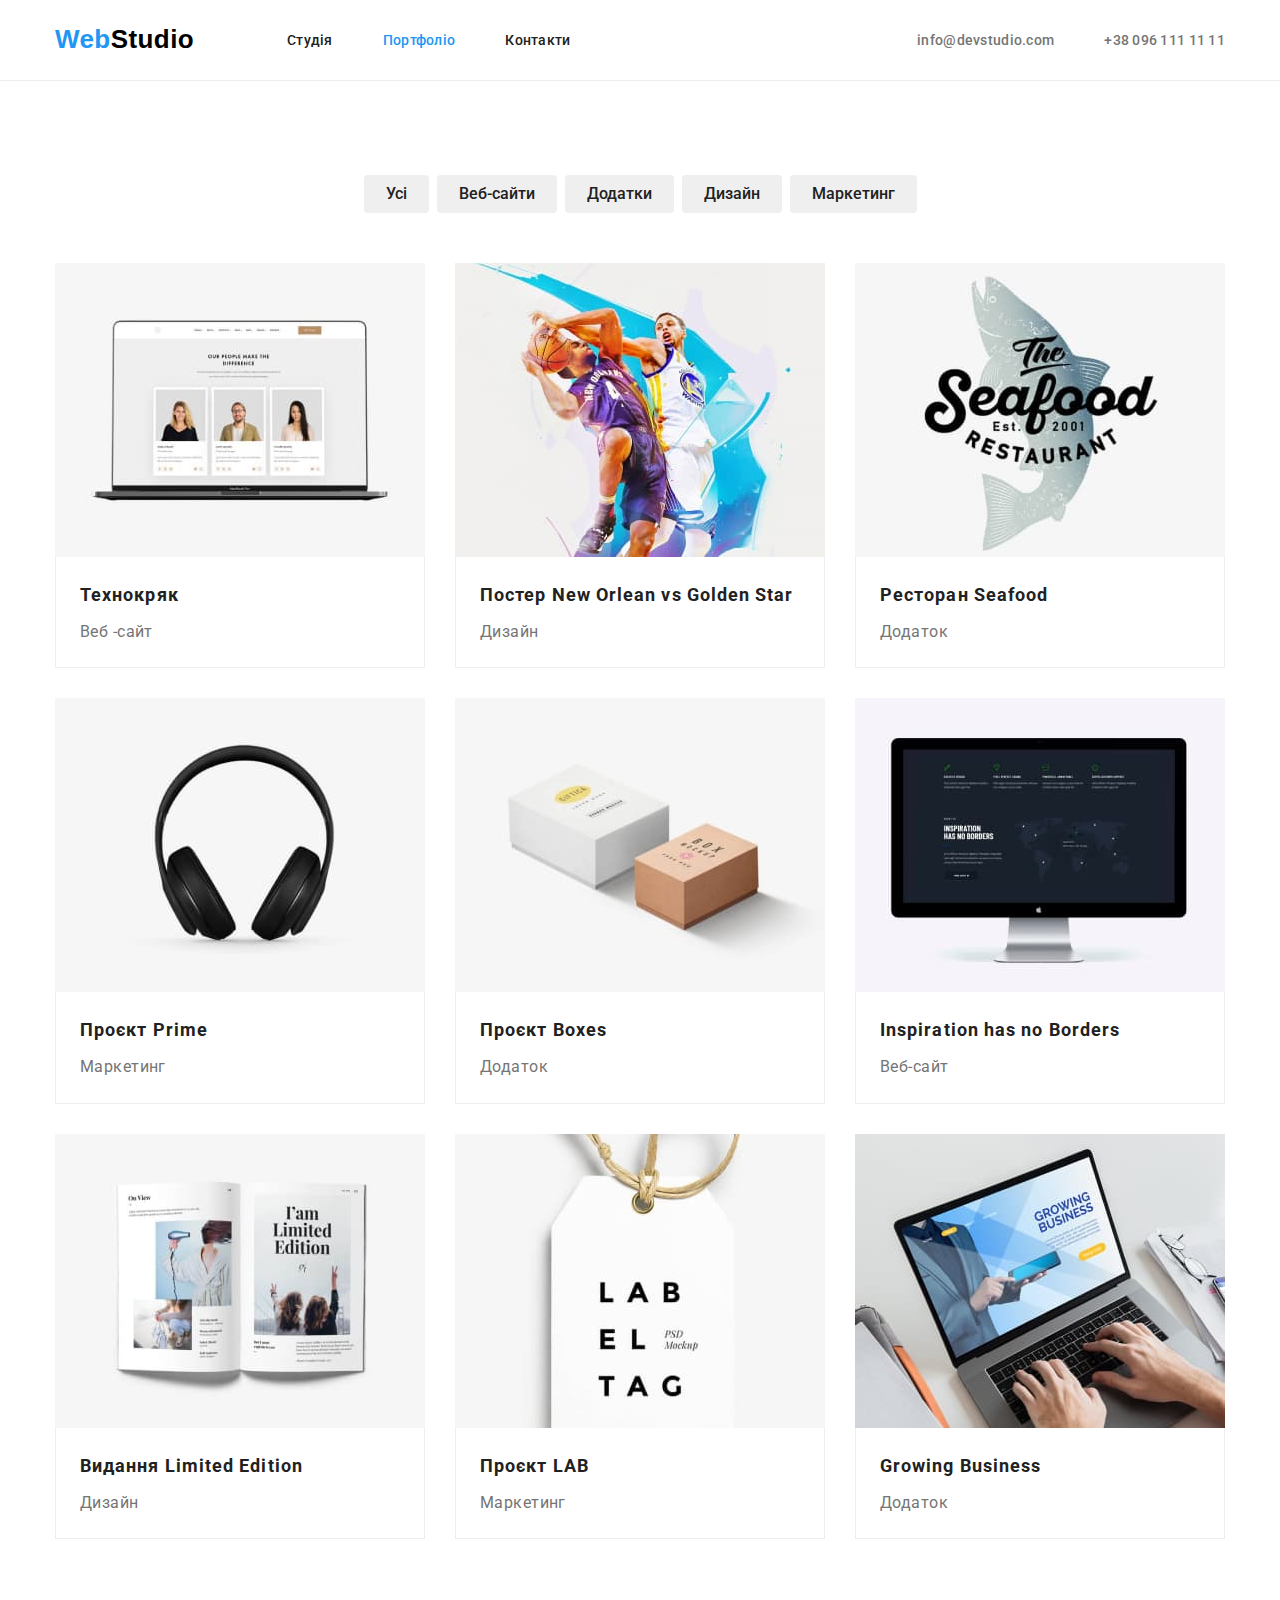
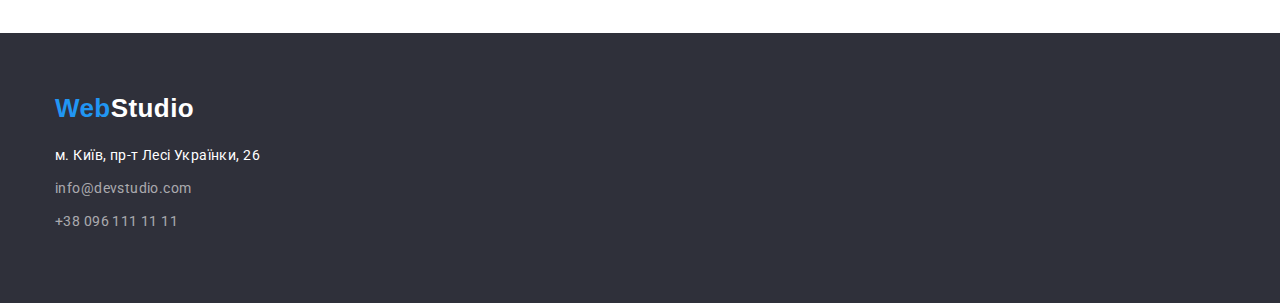
==== commit d552e416: "Откорректирован footer, добавлена линия на страницу portfolio" ====
--- a/portfolio.html
+++ b/portfolio.html
@@ -19,9 +19,9 @@
     <link rel="stylesheet" href="css/style.css" />
   </head>
   <body>
-    <header class="header">
+    <header class="header header-line">
       <div class="container">
-        <div class="nav-header header-line">
+        <div class="nav-header">
           <nav class="nav">
             <a class="header-logo" href="./index.html">
               <span class="logo">Web</span>Studio
@@ -172,8 +172,7 @@
                   src="./images/notebook.jpg"
                   alt="зображення веб-сайту Inspiration has no Borders на моніторі"
                   width="370"
-                  heigh
-                  t="294"
+                  height="294"
                 />
                 <div class="portfolio-info">
                   <h2 class="work-title descr">Inspiration has no Borders</h2>
--- a/css/style.css
+++ b/css/style.css
@@ -35,11 +35,6 @@
   align-items: center;
 }
 
-.header-line {
-  /* border-bottom: 10px solid #D9D9D9;
-  margin-bottom: 13px; */
-}
-
 .nav-item {
   display: flex;
   /* padding-top: 32px; */
@@ -51,11 +46,6 @@
   margin-right: 50px;
 }
 
-.nav-items:nth-child(3) {
-  /* margin-right: 345px;
-  color: red */
-}
-
 .nav-items .current {
   color: var(--accent-color);
 }
@@ -63,11 +53,8 @@
 .nav-link {
   line-height: 1.1;
   padding-top: 32px;
-
   color: var(--title-text-color);
 }
-
-.contact {}
 
 .nav-email,
 .nav-tel {
@@ -79,7 +66,6 @@
   font-weight: 900;
   font-size: 44px;
   line-height: 1.4;
-  /* padding-top: 200px; */
   margin-bottom: 30px;
   letter-spacing: 0.06em;
   color: var(--white-color);
@@ -101,10 +87,8 @@
 .solutions {
   padding-top: 200px;
   padding-bottom: 200px;
-  /* margin-bottom: 94px; */
   background-color: var(--background-dark-color);
   text-align: center;
-  /* min-height: 600px; */
 }
 
 .solutions-btn {
@@ -116,16 +100,11 @@
   line-height: 1.9;
   background-color: var(--accent-color);
   color: var(--white-color);
-  /* border-style: none; */
 }
 
 .characteristic {
   padding-top: 94px;
   padding-bottom: 94px;
-}
-
-.characteristic {
-  /* padding-left: 25px; */
 }
 
 .characteristic-subtitle {
@@ -137,7 +116,6 @@
 
 .characteristic-item {
   display: flex;
-  /* margin-bottom: 94px; */
 }
 
 .characteristic-items {
@@ -161,7 +139,6 @@
 
 .work-item {
   display: flex;
-  /* justify-content: space-around; */
   gap: 30px;
 }
 
@@ -182,12 +159,10 @@
     0px 2px 1px rgb(0 0 0 / 20%);
 }
 
-.team-img {
-  /* margin-bottom: 30px; */
-}
-
 .team-info {
   padding: 30px 10px;
+  background-color: #FFFFFF;
+  ;
 }
 
 .team-subtitle {
@@ -201,12 +176,10 @@
 .team-text {
   font-size: 16px;
   line-height: 1.2;
-  /* margin-bottom: 30px; */
   text-align: center;
 }
 
 .footer {
-  /* padding-left: 35px; */
   padding-top: 60px;
   padding-bottom: 60px;
   background-color: var(--background-dark-color);
@@ -217,22 +190,28 @@
 }
 
 .footer-logo {
-  /* margin-bottom: 20px; */
   padding: 0;
+  margin-right: 0;
 }
 
 .footer-address {
   margin-bottom: 9px;
+  line-height: 1.7;
+  color: var(--white-color);
 }
 
 .footer-contact {
   margin-bottom: 9px;
 }
 
-.footer-logo,
-.footer-address {
+.footer-tel {
+  margin-bottom: 0;
+}
+
+.footer-logo {
+  display: block;
+  margin-bottom: 20px;
   color: var(--white-color);
-  line-height: 1.7;
 }
 
 .footer-link {
@@ -241,6 +220,11 @@
 }
 
 /* стили для страницы портфолио */
+
+.header-line {
+  border-bottom: 1px solid #ECECEC;
+}
+
 .portfolio-logo {
   padding: 24px 93px 25px 4px;
 }
@@ -252,7 +236,6 @@
 
 .header-underline {
   border-bottom: 1px solid #ECECEC;
-  ;
 }
 
 .sr-only {
@@ -285,7 +268,6 @@
 .portfolio-galary {
   margin-right: 30px;
   margin-bottom: 30px;
-  /* border: 1px solid #EEEEEE; */
 }
 
 .portfolio-galary:nth-child(3n) {
@@ -302,12 +284,8 @@
   margin-right: 8px;
 }
 
-.descr {
-  /* padding-left: 30px; */
-}
-
-.work-img {
-  /* margin-bottom: 20px; */
+.portfolio-items:last-child {
+  margin-right: 0;
 }
 
 .portfolio-info {
